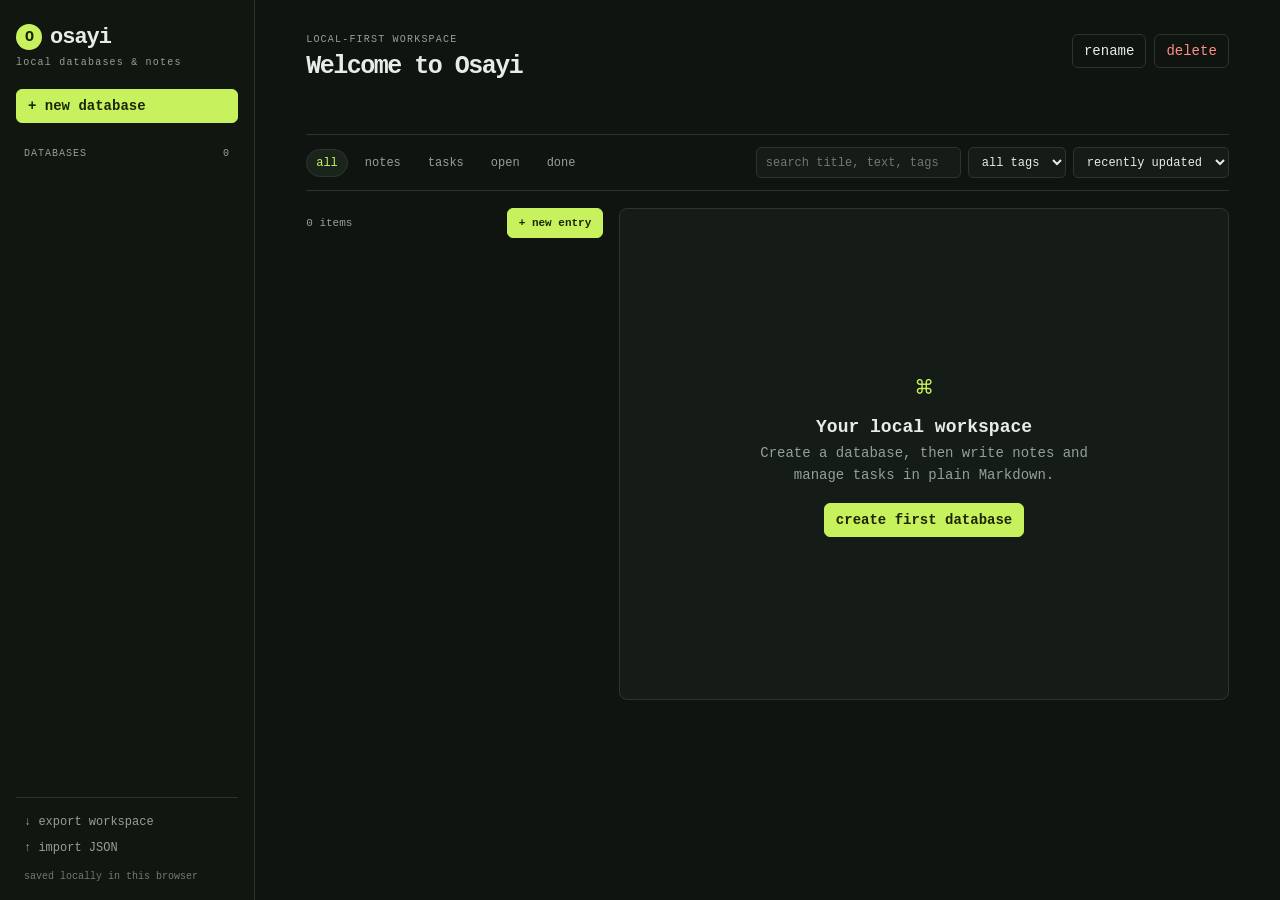
==== index.html @ dd112223 "Initial Osayi workspace" ====
<!doctype html>
<html lang="en">
  <head>
    <meta charset="UTF-8" />
    <meta name="viewport" content="width=device-width, initial-scale=1.0" />
    <meta name="theme-color" content="#101411" />
    <title>Osayi — local databases & notes</title>
    <link rel="stylesheet" href="styles.css" />
  </head>
  <body>
    <div class="app-shell">
      <aside class="sidebar">
        <a class="brand" href="#" aria-label="Osayi home"><span class="brand-mark">O</span><span>osayi</span></a>
        <p class="eyebrow">local databases & notes</p>
        <button class="new-db button button-primary" id="newDatabaseBtn">+ new database</button>
        <nav aria-label="Databases">
          <div class="section-label"><span>DATABASES</span><span id="databaseCount">0</span></div>
          <div class="database-list" id="databaseList"></div>
        </nav>
        <div class="sidebar-bottom">
          <button class="text-button" id="exportBtn">↓ export workspace</button>
          <label class="text-button import-label">↑ import JSON<input type="file" id="importInput" accept="application/json,.json" hidden /></label>
          <p class="storage-note" id="storageNote">saved locally in this browser</p>
        </div>
      </aside>

      <main class="main">
        <header class="topbar">
          <div><p class="eyebrow" id="databaseMeta">DATABASE</p><h1 id="databaseTitle">Welcome to Osayi</h1></div>
          <div class="top-actions"><button class="button" id="renameDbBtn">rename</button><button class="button button-danger" id="deleteDbBtn">delete</button></div>
        </header>

        <section class="dashboard" id="dashboard"></section>
        <section class="toolbar">
          <div class="quick-views" role="group" aria-label="Quick views">
            <button class="chip active" data-view="all">all</button><button class="chip" data-view="notes">notes</button><button class="chip" data-view="tasks">tasks</button><button class="chip" data-view="open">open</button><button class="chip" data-view="done">done</button>
          </div>
          <div class="filters"><input id="searchInput" type="search" placeholder="search title, text, tags…" aria-label="Search" /><select id="tagFilter" aria-label="Filter by tag"><option value="">all tags</option></select><select id="sortSelect" aria-label="Sort items"><option value="updated">recently updated</option><option value="created">recently created</option><option value="title">title A–Z</option><option value="due">due date</option></select></div>
        </section>
        <section class="content-area">
          <div class="list-panel"><div class="list-header"><span id="resultCount">0 items</span><button class="button button-primary" id="newItemBtn">+ new entry</button></div><div class="entry-list" id="entryList"></div></div>
          <article class="editor-panel" id="editorPanel"><div class="empty-state"><span class="empty-icon">⌘</span><h2>Your local workspace</h2><p>Create a database, then write notes and manage tasks in plain Markdown.</p><button class="button button-primary" id="emptyCreateBtn">create first database</button></div></article>
        </section>
      </main>
    </div>
    <dialog id="databaseDialog"><form method="dialog" id="databaseForm"><h2 id="databaseDialogTitle">New database</h2><label>Database name<input id="databaseNameInput" required maxlength="60" placeholder="e.g. Semester 1" /></label><div class="dialog-actions"><button class="button" value="cancel">cancel</button><button class="button button-primary" id="databaseSubmit" value="default">create database</button></div></form></dialog>
    <script src="app.js"></script>
  </body>
</html>
---- styles.css ----
:root{--bg:#101411;--panel:#151b16;--panel-2:#1b231d;--line:#2b352d;--text:#e8ece7;--muted:#94a096;--accent:#c8f25d;--accent-dark:#1b2605;--danger:#ff8e87;--radius:8px}*{box-sizing:border-box}body{margin:0;background:var(--bg);color:var(--text);font-family:"SFMono-Regular",Consolas,"Liberation Mono",monospace;font-size:14px}.app-shell{min-height:100vh;display:grid;grid-template-columns:255px minmax(0,1fr)}button,input,select,textarea{font:inherit}button{cursor:pointer}.sidebar{border-right:1px solid var(--line);padding:24px 16px 16px;display:flex;flex-direction:column;background:#111610}.brand{color:var(--text);text-decoration:none;font-size:22px;font-weight:700;letter-spacing:-1px;display:flex;align-items:center;gap:8px}.brand-mark{display:grid;place-items:center;width:26px;height:26px;border-radius:50%;background:var(--accent);color:#172000;font-size:15px}.eyebrow{color:var(--muted);font-size:10px;letter-spacing:.12em;margin:7px 0 21px}.button{border:1px solid var(--line);border-radius:6px;background:transparent;color:var(--text);padding:8px 11px;transition:.15s}.button:hover,.text-button:hover{border-color:var(--muted);color:var(--accent)}.button-primary{background:var(--accent);border-color:var(--accent);color:var(--accent-dark);font-weight:700}.button-primary:hover{background:#d5fa79;color:#172000}.button-danger{color:var(--danger)}.new-db{width:100%;text-align:left;margin-bottom:25px}.section-label{display:flex;justify-content:space-between;font-size:10px;color:var(--muted);letter-spacing:.1em;padding:0 8px;margin-bottom:7px}.database-list{display:grid;gap:3px}.database-row{display:flex;align-items:center;gap:8px;min-width:0}.database-row button{border:0;background:transparent;color:var(--muted);padding:8px;width:100%;text-align:left;border-radius:5px;overflow:hidden;text-overflow:ellipsis;white-space:nowrap}.database-row button:hover,.database-row button.active{background:var(--panel-2);color:var(--text)}.database-row .db-dot{width:6px;height:6px;border-radius:50%;background:var(--accent);flex:none}.sidebar-bottom{margin-top:auto;display:grid;gap:8px;padding:15px 8px 0;border-top:1px solid var(--line)}.text-button{background:none;border:0;padding:2px 0;color:var(--muted);font-size:12px;text-align:left}.import-label{cursor:pointer}.storage-note{font-size:10px;color:#6f7b71;margin:5px 0 0;line-height:1.4}.main{min-width:0;padding:34px clamp(22px,4vw,58px)}.topbar{display:flex;justify-content:space-between;align-items:flex-start;gap:18px;margin-bottom:28px}.topbar .eyebrow{margin:0 0 7px}.topbar h1{font-size:25px;letter-spacing:-.06em;margin:0}.top-actions{display:flex;gap:8px}.dashboard{display:grid;grid-template-columns:repeat(4,1fr);gap:10px;margin-bottom:25px}.metric{background:var(--panel);border:1px solid var(--line);border-radius:var(--radius);padding:13px 15px}.metric b{display:block;font-size:20px;letter-spacing:-.08em;color:var(--accent)}.metric span{font-size:10px;color:var(--muted);text-transform:uppercase;letter-spacing:.08em}.toolbar{border-top:1px solid var(--line);border-bottom:1px solid var(--line);padding:12px 0;display:flex;gap:14px;justify-content:space-between;align-items:center;flex-wrap:wrap}.quick-views,.filters{display:flex;gap:7px;align-items:center}.chip{border:1px solid transparent;color:var(--muted);background:transparent;border-radius:999px;padding:6px 9px;font-size:12px}.chip:hover,.chip.active{background:var(--panel-2);border-color:var(--line);color:var(--accent)}input,select,textarea{color:var(--text);background:var(--panel);border:1px solid var(--line);border-radius:5px;outline:none}input:focus,select:focus,textarea:focus{border-color:var(--accent)}input,select{height:31px;padding:0 9px;font-size:12px}#searchInput{width:205px}.content-area{display:grid;grid-template-columns:minmax(235px,.78fr) minmax(360px,1.6fr);gap:16px;padding-top:17px}.list-panel,.editor-panel{min-width:0}.list-header{display:flex;justify-content:space-between;align-items:center;padding:0 0 10px;color:var(--muted);font-size:11px}.entry-list{display:grid;gap:5px}.entry-card{border:1px solid transparent;background:transparent;border-radius:6px;width:100%;text-align:left;padding:11px;display:grid;gap:6px;color:var(--text)}.entry-card:hover,.entry-card.active{background:var(--panel);border-color:var(--line)}.entry-card-top{display:flex;gap:7px;align-items:center}.type{font-size:10px;border:1px solid var(--line);padding:2px 4px;border-radius:3px;color:var(--muted)}.task-check{appearance:none;margin:0;width:15px;height:15px;border:1px solid var(--muted);border-radius:3px;display:grid;place-content:center;flex:none}.task-check:checked{background:var(--accent);border-color:var(--accent)}.task-check:checked:after{content:"✓";font-size:11px;color:#162000;font-weight:bold}.entry-title{overflow:hidden;text-overflow:ellipsis;white-space:nowrap;font-size:13px}.entry-card.done .entry-title{text-decoration:line-through;color:var(--muted)}.entry-meta{font-size:10px;color:var(--muted);display:flex;gap:6px;flex-wrap:wrap}.tag{color:#bad7e8;background:#1b2729;padding:2px 4px;border-radius:3px}.editor-panel{background:var(--panel);border:1px solid var(--line);border-radius:var(--radius);min-height:490px}.editor{padding:20px;display:grid;gap:14px}.editor-title{font-size:20px;width:100%;height:40px;border:0;border-bottom:1px solid var(--line);border-radius:0;background:transparent;padding:0}.editor-options{display:grid;grid-template-columns:120px 1fr 135px;gap:8px}.editor textarea{resize:vertical;min-height:225px;padding:11px;line-height:1.55;font-size:13px}.editor-footer{display:flex;align-items:center;justify-content:space-between;gap:12px}.editor-status{font-size:10px;color:var(--muted)}.editor-actions{display:flex;gap:7px}.empty-state{min-height:490px;display:grid;place-content:center;text-align:center;padding:30px;color:var(--muted)}.empty-state h2{color:var(--text);font-size:18px;margin:12px 0 5px}.empty-state p{max-width:330px;line-height:1.6;margin:0 0 17px}.empty-state .button{justify-self:center}.empty-icon{font-size:28px;color:var(--accent)}dialog{border:1px solid var(--line);border-radius:9px;background:var(--panel);color:var(--text);padding:0;width:min(390px,calc(100vw - 34px))}dialog::backdrop{background:#050705aa}dialog form{padding:22px;display:grid;gap:18px}dialog h2{font-size:17px;margin:0}dialog label{display:grid;gap:8px;font-size:12px;color:var(--muted)}dialog input{height:38px;color:var(--text)}.dialog-actions{display:flex;justify-content:flex-end;gap:8px}@media(max-width:850px){.app-shell{grid-template-columns:1fr}.sidebar{min-height:auto;border-right:0;border-bottom:1px solid var(--line);padding:16px}.sidebar nav{display:none}.new-db{max-width:200px;margin:9px 0}.sidebar-bottom{display:flex;align-items:center;margin:0 0 0 auto;padding:0;border:0;gap:14px}.storage-note{display:none}.main{padding:24px 16px}.content-area{grid-template-columns:1fr}.editor-panel{min-height:350px}.empty-state{min-height:350px}}@media(max-width:560px){.dashboard{grid-template-columns:repeat(2,1fr)}.topbar{display:block}.top-actions{margin-top:14px}.filters{width:100%;flex-wrap:wrap}.filters input{flex:1;min-width:160px}.editor-options{grid-template-columns:1fr 1fr}.editor-options input{grid-column:span 2}.sidebar-bottom{margin-left:0}.sidebar{align-items:flex-start}.content-area{gap:24px}}
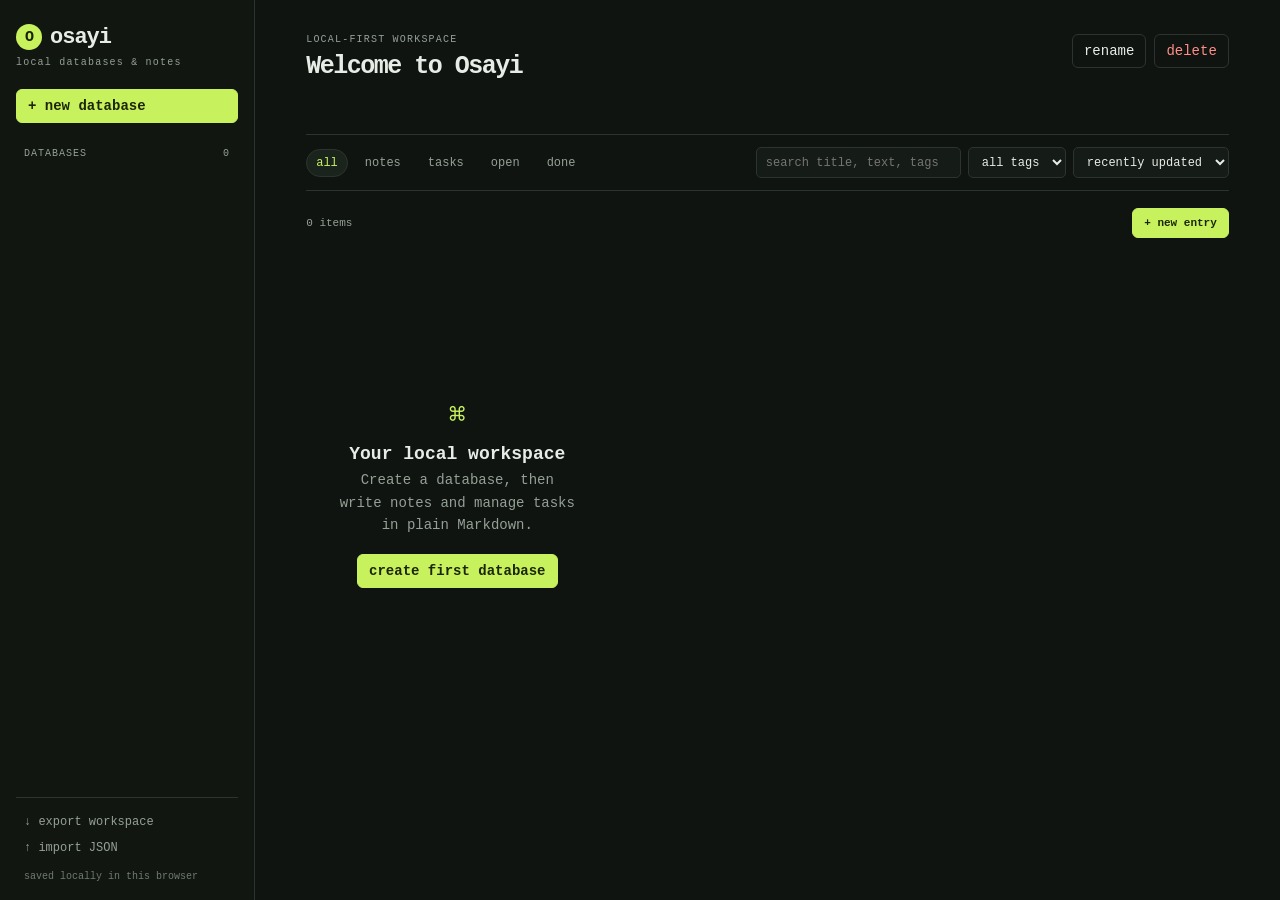
==== commit e7c459b4: "Split entry pages into modular scripts" ====
--- a/index.html
+++ b/index.html
@@ -39,11 +39,11 @@
         </section>
         <section class="content-area">
           <div class="list-panel"><div class="list-header"><span id="resultCount">0 items</span><button class="button button-primary" id="newItemBtn">+ new entry</button></div><div class="entry-list" id="entryList"></div></div>
-          <article class="editor-panel" id="editorPanel"><div class="empty-state"><span class="empty-icon">⌘</span><h2>Your local workspace</h2><p>Create a database, then write notes and manage tasks in plain Markdown.</p><button class="button button-primary" id="emptyCreateBtn">create first database</button></div></article>
         </section>
       </main>
     </div>
-    <dialog id="databaseDialog"><form method="dialog" id="databaseForm"><h2 id="databaseDialogTitle">New database</h2><label>Database name<input id="databaseNameInput" required maxlength="60" placeholder="e.g. Semester 1" /></label><div class="dialog-actions"><button class="button" value="cancel">cancel</button><button class="button button-primary" id="databaseSubmit" value="default">create database</button></div></form></dialog>
-    <script src="app.js"></script>
+    <dialog id="databaseDialog"><form id="databaseForm"><h2 id="databaseDialogTitle">New database</h2><label>Database name<input id="databaseNameInput" required maxlength="60" placeholder="e.g. Semester 1" /></label><div class="dialog-actions"><button type="button" class="button" id="databaseCancel">cancel</button><button type="submit" class="button button-primary" id="databaseSubmit">create database</button></div></form></dialog>
+    <script defer src="js/core.js"></script>
+    <script defer src="js/index.js"></script>
   </body>
 </html>
--- a/styles.css
+++ b/styles.css
@@ -1 +1,3 @@
 :root{--bg:#101411;--panel:#151b16;--panel-2:#1b231d;--line:#2b352d;--text:#e8ece7;--muted:#94a096;--accent:#c8f25d;--accent-dark:#1b2605;--danger:#ff8e87;--radius:8px}*{box-sizing:border-box}body{margin:0;background:var(--bg);color:var(--text);font-family:"SFMono-Regular",Consolas,"Liberation Mono",monospace;font-size:14px}.app-shell{min-height:100vh;display:grid;grid-template-columns:255px minmax(0,1fr)}button,input,select,textarea{font:inherit}button{cursor:pointer}.sidebar{border-right:1px solid var(--line);padding:24px 16px 16px;display:flex;flex-direction:column;background:#111610}.brand{color:var(--text);text-decoration:none;font-size:22px;font-weight:700;letter-spacing:-1px;display:flex;align-items:center;gap:8px}.brand-mark{display:grid;place-items:center;width:26px;height:26px;border-radius:50%;background:var(--accent);color:#172000;font-size:15px}.eyebrow{color:var(--muted);font-size:10px;letter-spacing:.12em;margin:7px 0 21px}.button{border:1px solid var(--line);border-radius:6px;background:transparent;color:var(--text);padding:8px 11px;transition:.15s}.button:hover,.text-button:hover{border-color:var(--muted);color:var(--accent)}.button-primary{background:var(--accent);border-color:var(--accent);color:var(--accent-dark);font-weight:700}.button-primary:hover{background:#d5fa79;color:#172000}.button-danger{color:var(--danger)}.new-db{width:100%;text-align:left;margin-bottom:25px}.section-label{display:flex;justify-content:space-between;font-size:10px;color:var(--muted);letter-spacing:.1em;padding:0 8px;margin-bottom:7px}.database-list{display:grid;gap:3px}.database-row{display:flex;align-items:center;gap:8px;min-width:0}.database-row button{border:0;background:transparent;color:var(--muted);padding:8px;width:100%;text-align:left;border-radius:5px;overflow:hidden;text-overflow:ellipsis;white-space:nowrap}.database-row button:hover,.database-row button.active{background:var(--panel-2);color:var(--text)}.database-row .db-dot{width:6px;height:6px;border-radius:50%;background:var(--accent);flex:none}.sidebar-bottom{margin-top:auto;display:grid;gap:8px;padding:15px 8px 0;border-top:1px solid var(--line)}.text-button{background:none;border:0;padding:2px 0;color:var(--muted);font-size:12px;text-align:left}.import-label{cursor:pointer}.storage-note{font-size:10px;color:#6f7b71;margin:5px 0 0;line-height:1.4}.main{min-width:0;padding:34px clamp(22px,4vw,58px)}.topbar{display:flex;justify-content:space-between;align-items:flex-start;gap:18px;margin-bottom:28px}.topbar .eyebrow{margin:0 0 7px}.topbar h1{font-size:25px;letter-spacing:-.06em;margin:0}.top-actions{display:flex;gap:8px}.dashboard{display:grid;grid-template-columns:repeat(4,1fr);gap:10px;margin-bottom:25px}.metric{background:var(--panel);border:1px solid var(--line);border-radius:var(--radius);padding:13px 15px}.metric b{display:block;font-size:20px;letter-spacing:-.08em;color:var(--accent)}.metric span{font-size:10px;color:var(--muted);text-transform:uppercase;letter-spacing:.08em}.toolbar{border-top:1px solid var(--line);border-bottom:1px solid var(--line);padding:12px 0;display:flex;gap:14px;justify-content:space-between;align-items:center;flex-wrap:wrap}.quick-views,.filters{display:flex;gap:7px;align-items:center}.chip{border:1px solid transparent;color:var(--muted);background:transparent;border-radius:999px;padding:6px 9px;font-size:12px}.chip:hover,.chip.active{background:var(--panel-2);border-color:var(--line);color:var(--accent)}input,select,textarea{color:var(--text);background:var(--panel);border:1px solid var(--line);border-radius:5px;outline:none}input:focus,select:focus,textarea:focus{border-color:var(--accent)}input,select{height:31px;padding:0 9px;font-size:12px}#searchInput{width:205px}.content-area{display:grid;grid-template-columns:minmax(235px,.78fr) minmax(360px,1.6fr);gap:16px;padding-top:17px}.list-panel,.editor-panel{min-width:0}.list-header{display:flex;justify-content:space-between;align-items:center;padding:0 0 10px;color:var(--muted);font-size:11px}.entry-list{display:grid;gap:5px}.entry-card{border:1px solid transparent;background:transparent;border-radius:6px;width:100%;text-align:left;padding:11px;display:grid;gap:6px;color:var(--text)}.entry-card:hover,.entry-card.active{background:var(--panel);border-color:var(--line)}.entry-card-top{display:flex;gap:7px;align-items:center}.type{font-size:10px;border:1px solid var(--line);padding:2px 4px;border-radius:3px;color:var(--muted)}.task-check{appearance:none;margin:0;width:15px;height:15px;border:1px solid var(--muted);border-radius:3px;display:grid;place-content:center;flex:none}.task-check:checked{background:var(--accent);border-color:var(--accent)}.task-check:checked:after{content:"✓";font-size:11px;color:#162000;font-weight:bold}.entry-title{overflow:hidden;text-overflow:ellipsis;white-space:nowrap;font-size:13px}.entry-card.done .entry-title{text-decoration:line-through;color:var(--muted)}.entry-meta{font-size:10px;color:var(--muted);display:flex;gap:6px;flex-wrap:wrap}.tag{color:#bad7e8;background:#1b2729;padding:2px 4px;border-radius:3px}.editor-panel{background:var(--panel);border:1px solid var(--line);border-radius:var(--radius);min-height:490px}.editor{padding:20px;display:grid;gap:14px}.editor-title{font-size:20px;width:100%;height:40px;border:0;border-bottom:1px solid var(--line);border-radius:0;background:transparent;padding:0}.editor-options{display:grid;grid-template-columns:120px 1fr 135px;gap:8px}.editor textarea{resize:vertical;min-height:225px;padding:11px;line-height:1.55;font-size:13px}.editor-footer{display:flex;align-items:center;justify-content:space-between;gap:12px}.editor-status{font-size:10px;color:var(--muted)}.editor-actions{display:flex;gap:7px}.empty-state{min-height:490px;display:grid;place-content:center;text-align:center;padding:30px;color:var(--muted)}.empty-state h2{color:var(--text);font-size:18px;margin:12px 0 5px}.empty-state p{max-width:330px;line-height:1.6;margin:0 0 17px}.empty-state .button{justify-self:center}.empty-icon{font-size:28px;color:var(--accent)}dialog{border:1px solid var(--line);border-radius:9px;background:var(--panel);color:var(--text);padding:0;width:min(390px,calc(100vw - 34px))}dialog::backdrop{background:#050705aa}dialog form{padding:22px;display:grid;gap:18px}dialog h2{font-size:17px;margin:0}dialog label{display:grid;gap:8px;font-size:12px;color:var(--muted)}dialog input{height:38px;color:var(--text)}.dialog-actions{display:flex;justify-content:flex-end;gap:8px}@media(max-width:850px){.app-shell{grid-template-columns:1fr}.sidebar{min-height:auto;border-right:0;border-bottom:1px solid var(--line);padding:16px}.sidebar nav{display:none}.new-db{max-width:200px;margin:9px 0}.sidebar-bottom{display:flex;align-items:center;margin:0 0 0 auto;padding:0;border:0;gap:14px}.storage-note{display:none}.main{padding:24px 16px}.content-area{grid-template-columns:1fr}.editor-panel{min-height:350px}.empty-state{min-height:350px}}@media(max-width:560px){.dashboard{grid-template-columns:repeat(2,1fr)}.topbar{display:block}.top-actions{margin-top:14px}.filters{width:100%;flex-wrap:wrap}.filters input{flex:1;min-width:160px}.editor-options{grid-template-columns:1fr 1fr}.editor-options input{grid-column:span 2}.sidebar-bottom{margin-left:0}.sidebar{align-items:flex-start}.content-area{gap:24px}}
+/* Database index and standalone entry pages */
+.main .content-area{display:block}.main .entry-list{grid-template-columns:repeat(auto-fill,minmax(280px,1fr));gap:8px}.entry-card{padding:12px;gap:7px}.entry-card:focus-visible{background:var(--panel);border-color:var(--line)}.entry-preview{display:none;max-height:145px;overflow:auto;margin:2px 0 0;padding:9px;background:#101411;border:1px solid var(--line);border-radius:4px;color:var(--muted);font-size:11px;line-height:1.5;white-space:pre-wrap}.entry-card:hover .entry-preview,.entry-card:focus-visible .entry-preview{display:block}.entry-page{width:min(100% - 32px,1000px);margin:0 auto;padding:34px 0}.return-link{display:inline-block;margin-bottom:28px;color:var(--accent);font-size:12px;text-decoration:none}.return-link:hover{text-decoration:underline}.entry-page .eyebrow{margin:0 0 8px}.entry-page .editor textarea{min-height:360px}@media(max-width:560px){.main .entry-list{grid-template-columns:1fr}}
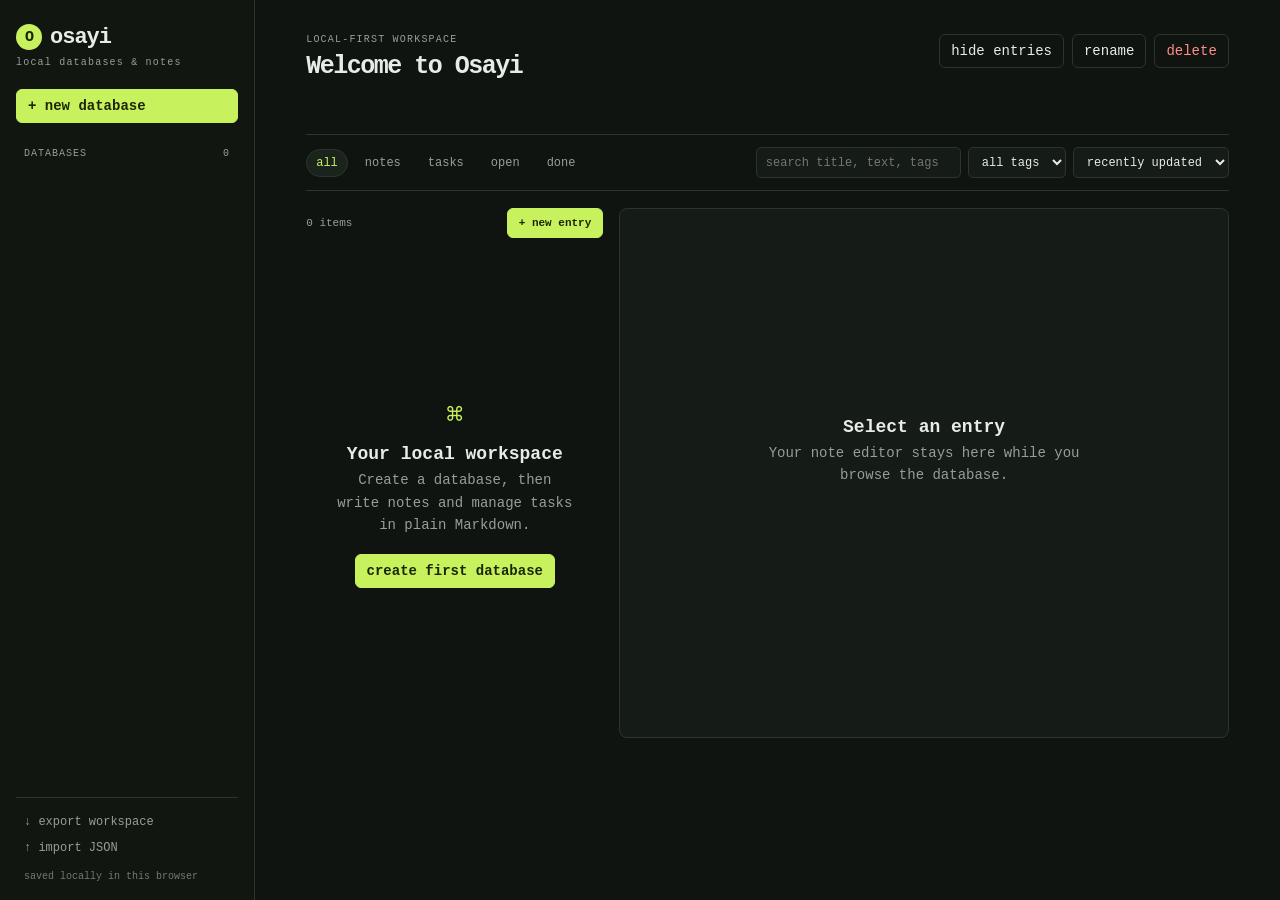
==== commit 3145ba38: "refactor entry on new page back to single page app because wasn't able to fix entry not found error" ====
--- a/index.html
+++ b/index.html
@@ -27,7 +27,7 @@
       <main class="main">
         <header class="topbar">
           <div><p class="eyebrow" id="databaseMeta">DATABASE</p><h1 id="databaseTitle">Welcome to Osayi</h1></div>
-          <div class="top-actions"><button class="button" id="renameDbBtn">rename</button><button class="button button-danger" id="deleteDbBtn">delete</button></div>
+          <div class="top-actions"><button class="button" id="toggleListBtn" aria-controls="listPanel" aria-expanded="true">hide entries</button><button class="button" id="renameDbBtn">rename</button><button class="button button-danger" id="deleteDbBtn">delete</button></div>
         </header>
 
         <section class="dashboard" id="dashboard"></section>
@@ -37,8 +37,12 @@
           </div>
           <div class="filters"><input id="searchInput" type="search" placeholder="search title, text, tags…" aria-label="Search" /><select id="tagFilter" aria-label="Filter by tag"><option value="">all tags</option></select><select id="sortSelect" aria-label="Sort items"><option value="updated">recently updated</option><option value="created">recently created</option><option value="title">title A–Z</option><option value="due">due date</option></select></div>
         </section>
-        <section class="content-area">
-          <div class="list-panel"><div class="list-header"><span id="resultCount">0 items</span><button class="button button-primary" id="newItemBtn">+ new entry</button></div><div class="entry-list" id="entryList"></div></div>
+        <section class="content-area" id="workspaceContent">
+          <div class="list-panel" id="listPanel">
+            <div class="list-header"><span id="resultCount">0 items</span><div><button class="button button-primary" id="newItemBtn">+ new entry</button></div></div>
+            <div class="entry-list" id="entryList"></div>
+          </div>
+          <article class="editor-panel" id="entryEditorPanel" aria-live="polite"></article>
         </section>
       </main>
     </div>
--- a/styles.css
+++ b/styles.css
@@ -1,3 +1,3 @@
 :root{--bg:#101411;--panel:#151b16;--panel-2:#1b231d;--line:#2b352d;--text:#e8ece7;--muted:#94a096;--accent:#c8f25d;--accent-dark:#1b2605;--danger:#ff8e87;--radius:8px}*{box-sizing:border-box}body{margin:0;background:var(--bg);color:var(--text);font-family:"SFMono-Regular",Consolas,"Liberation Mono",monospace;font-size:14px}.app-shell{min-height:100vh;display:grid;grid-template-columns:255px minmax(0,1fr)}button,input,select,textarea{font:inherit}button{cursor:pointer}.sidebar{border-right:1px solid var(--line);padding:24px 16px 16px;display:flex;flex-direction:column;background:#111610}.brand{color:var(--text);text-decoration:none;font-size:22px;font-weight:700;letter-spacing:-1px;display:flex;align-items:center;gap:8px}.brand-mark{display:grid;place-items:center;width:26px;height:26px;border-radius:50%;background:var(--accent);color:#172000;font-size:15px}.eyebrow{color:var(--muted);font-size:10px;letter-spacing:.12em;margin:7px 0 21px}.button{border:1px solid var(--line);border-radius:6px;background:transparent;color:var(--text);padding:8px 11px;transition:.15s}.button:hover,.text-button:hover{border-color:var(--muted);color:var(--accent)}.button-primary{background:var(--accent);border-color:var(--accent);color:var(--accent-dark);font-weight:700}.button-primary:hover{background:#d5fa79;color:#172000}.button-danger{color:var(--danger)}.new-db{width:100%;text-align:left;margin-bottom:25px}.section-label{display:flex;justify-content:space-between;font-size:10px;color:var(--muted);letter-spacing:.1em;padding:0 8px;margin-bottom:7px}.database-list{display:grid;gap:3px}.database-row{display:flex;align-items:center;gap:8px;min-width:0}.database-row button{border:0;background:transparent;color:var(--muted);padding:8px;width:100%;text-align:left;border-radius:5px;overflow:hidden;text-overflow:ellipsis;white-space:nowrap}.database-row button:hover,.database-row button.active{background:var(--panel-2);color:var(--text)}.database-row .db-dot{width:6px;height:6px;border-radius:50%;background:var(--accent);flex:none}.sidebar-bottom{margin-top:auto;display:grid;gap:8px;padding:15px 8px 0;border-top:1px solid var(--line)}.text-button{background:none;border:0;padding:2px 0;color:var(--muted);font-size:12px;text-align:left}.import-label{cursor:pointer}.storage-note{font-size:10px;color:#6f7b71;margin:5px 0 0;line-height:1.4}.main{min-width:0;padding:34px clamp(22px,4vw,58px)}.topbar{display:flex;justify-content:space-between;align-items:flex-start;gap:18px;margin-bottom:28px}.topbar .eyebrow{margin:0 0 7px}.topbar h1{font-size:25px;letter-spacing:-.06em;margin:0}.top-actions{display:flex;gap:8px}.dashboard{display:grid;grid-template-columns:repeat(4,1fr);gap:10px;margin-bottom:25px}.metric{background:var(--panel);border:1px solid var(--line);border-radius:var(--radius);padding:13px 15px}.metric b{display:block;font-size:20px;letter-spacing:-.08em;color:var(--accent)}.metric span{font-size:10px;color:var(--muted);text-transform:uppercase;letter-spacing:.08em}.toolbar{border-top:1px solid var(--line);border-bottom:1px solid var(--line);padding:12px 0;display:flex;gap:14px;justify-content:space-between;align-items:center;flex-wrap:wrap}.quick-views,.filters{display:flex;gap:7px;align-items:center}.chip{border:1px solid transparent;color:var(--muted);background:transparent;border-radius:999px;padding:6px 9px;font-size:12px}.chip:hover,.chip.active{background:var(--panel-2);border-color:var(--line);color:var(--accent)}input,select,textarea{color:var(--text);background:var(--panel);border:1px solid var(--line);border-radius:5px;outline:none}input:focus,select:focus,textarea:focus{border-color:var(--accent)}input,select{height:31px;padding:0 9px;font-size:12px}#searchInput{width:205px}.content-area{display:grid;grid-template-columns:minmax(235px,.78fr) minmax(360px,1.6fr);gap:16px;padding-top:17px}.list-panel,.editor-panel{min-width:0}.list-header{display:flex;justify-content:space-between;align-items:center;padding:0 0 10px;color:var(--muted);font-size:11px}.entry-list{display:grid;gap:5px}.entry-card{border:1px solid transparent;background:transparent;border-radius:6px;width:100%;text-align:left;padding:11px;display:grid;gap:6px;color:var(--text)}.entry-card:hover,.entry-card.active{background:var(--panel);border-color:var(--line)}.entry-card-top{display:flex;gap:7px;align-items:center}.type{font-size:10px;border:1px solid var(--line);padding:2px 4px;border-radius:3px;color:var(--muted)}.task-check{appearance:none;margin:0;width:15px;height:15px;border:1px solid var(--muted);border-radius:3px;display:grid;place-content:center;flex:none}.task-check:checked{background:var(--accent);border-color:var(--accent)}.task-check:checked:after{content:"✓";font-size:11px;color:#162000;font-weight:bold}.entry-title{overflow:hidden;text-overflow:ellipsis;white-space:nowrap;font-size:13px}.entry-card.done .entry-title{text-decoration:line-through;color:var(--muted)}.entry-meta{font-size:10px;color:var(--muted);display:flex;gap:6px;flex-wrap:wrap}.tag{color:#bad7e8;background:#1b2729;padding:2px 4px;border-radius:3px}.editor-panel{background:var(--panel);border:1px solid var(--line);border-radius:var(--radius);min-height:490px}.editor{padding:20px;display:grid;gap:14px}.editor-title{font-size:20px;width:100%;height:40px;border:0;border-bottom:1px solid var(--line);border-radius:0;background:transparent;padding:0}.editor-options{display:grid;grid-template-columns:120px 1fr 135px;gap:8px}.editor textarea{resize:vertical;min-height:225px;padding:11px;line-height:1.55;font-size:13px}.editor-footer{display:flex;align-items:center;justify-content:space-between;gap:12px}.editor-status{font-size:10px;color:var(--muted)}.editor-actions{display:flex;gap:7px}.empty-state{min-height:490px;display:grid;place-content:center;text-align:center;padding:30px;color:var(--muted)}.empty-state h2{color:var(--text);font-size:18px;margin:12px 0 5px}.empty-state p{max-width:330px;line-height:1.6;margin:0 0 17px}.empty-state .button{justify-self:center}.empty-icon{font-size:28px;color:var(--accent)}dialog{border:1px solid var(--line);border-radius:9px;background:var(--panel);color:var(--text);padding:0;width:min(390px,calc(100vw - 34px))}dialog::backdrop{background:#050705aa}dialog form{padding:22px;display:grid;gap:18px}dialog h2{font-size:17px;margin:0}dialog label{display:grid;gap:8px;font-size:12px;color:var(--muted)}dialog input{height:38px;color:var(--text)}.dialog-actions{display:flex;justify-content:flex-end;gap:8px}@media(max-width:850px){.app-shell{grid-template-columns:1fr}.sidebar{min-height:auto;border-right:0;border-bottom:1px solid var(--line);padding:16px}.sidebar nav{display:none}.new-db{max-width:200px;margin:9px 0}.sidebar-bottom{display:flex;align-items:center;margin:0 0 0 auto;padding:0;border:0;gap:14px}.storage-note{display:none}.main{padding:24px 16px}.content-area{grid-template-columns:1fr}.editor-panel{min-height:350px}.empty-state{min-height:350px}}@media(max-width:560px){.dashboard{grid-template-columns:repeat(2,1fr)}.topbar{display:block}.top-actions{margin-top:14px}.filters{width:100%;flex-wrap:wrap}.filters input{flex:1;min-width:160px}.editor-options{grid-template-columns:1fr 1fr}.editor-options input{grid-column:span 2}.sidebar-bottom{margin-left:0}.sidebar{align-items:flex-start}.content-area{gap:24px}}
-/* Database index and standalone entry pages */
-.main .content-area{display:block}.main .entry-list{grid-template-columns:repeat(auto-fill,minmax(280px,1fr));gap:8px}.entry-card{padding:12px;gap:7px}.entry-card:focus-visible{background:var(--panel);border-color:var(--line)}.entry-preview{display:none;max-height:145px;overflow:auto;margin:2px 0 0;padding:9px;background:#101411;border:1px solid var(--line);border-radius:4px;color:var(--muted);font-size:11px;line-height:1.5;white-space:pre-wrap}.entry-card:hover .entry-preview,.entry-card:focus-visible .entry-preview{display:block}.entry-page{width:min(100% - 32px,1000px);margin:0 auto;padding:34px 0}.return-link{display:inline-block;margin-bottom:28px;color:var(--accent);font-size:12px;text-decoration:none}.return-link:hover{text-decoration:underline}.entry-page .eyebrow{margin:0 0 8px}.entry-page .editor textarea{min-height:360px}@media(max-width:560px){.main .entry-list{grid-template-columns:1fr}}
+/* The editor remains the primary workspace; the list can be collapsed when focus is needed. */
+.list-header>div{display:flex;gap:7px}.content-area.list-collapsed{grid-template-columns:1fr}.content-area.list-collapsed .list-panel{display:none}.entry-card:focus-visible{background:var(--panel);border-color:var(--line)}
